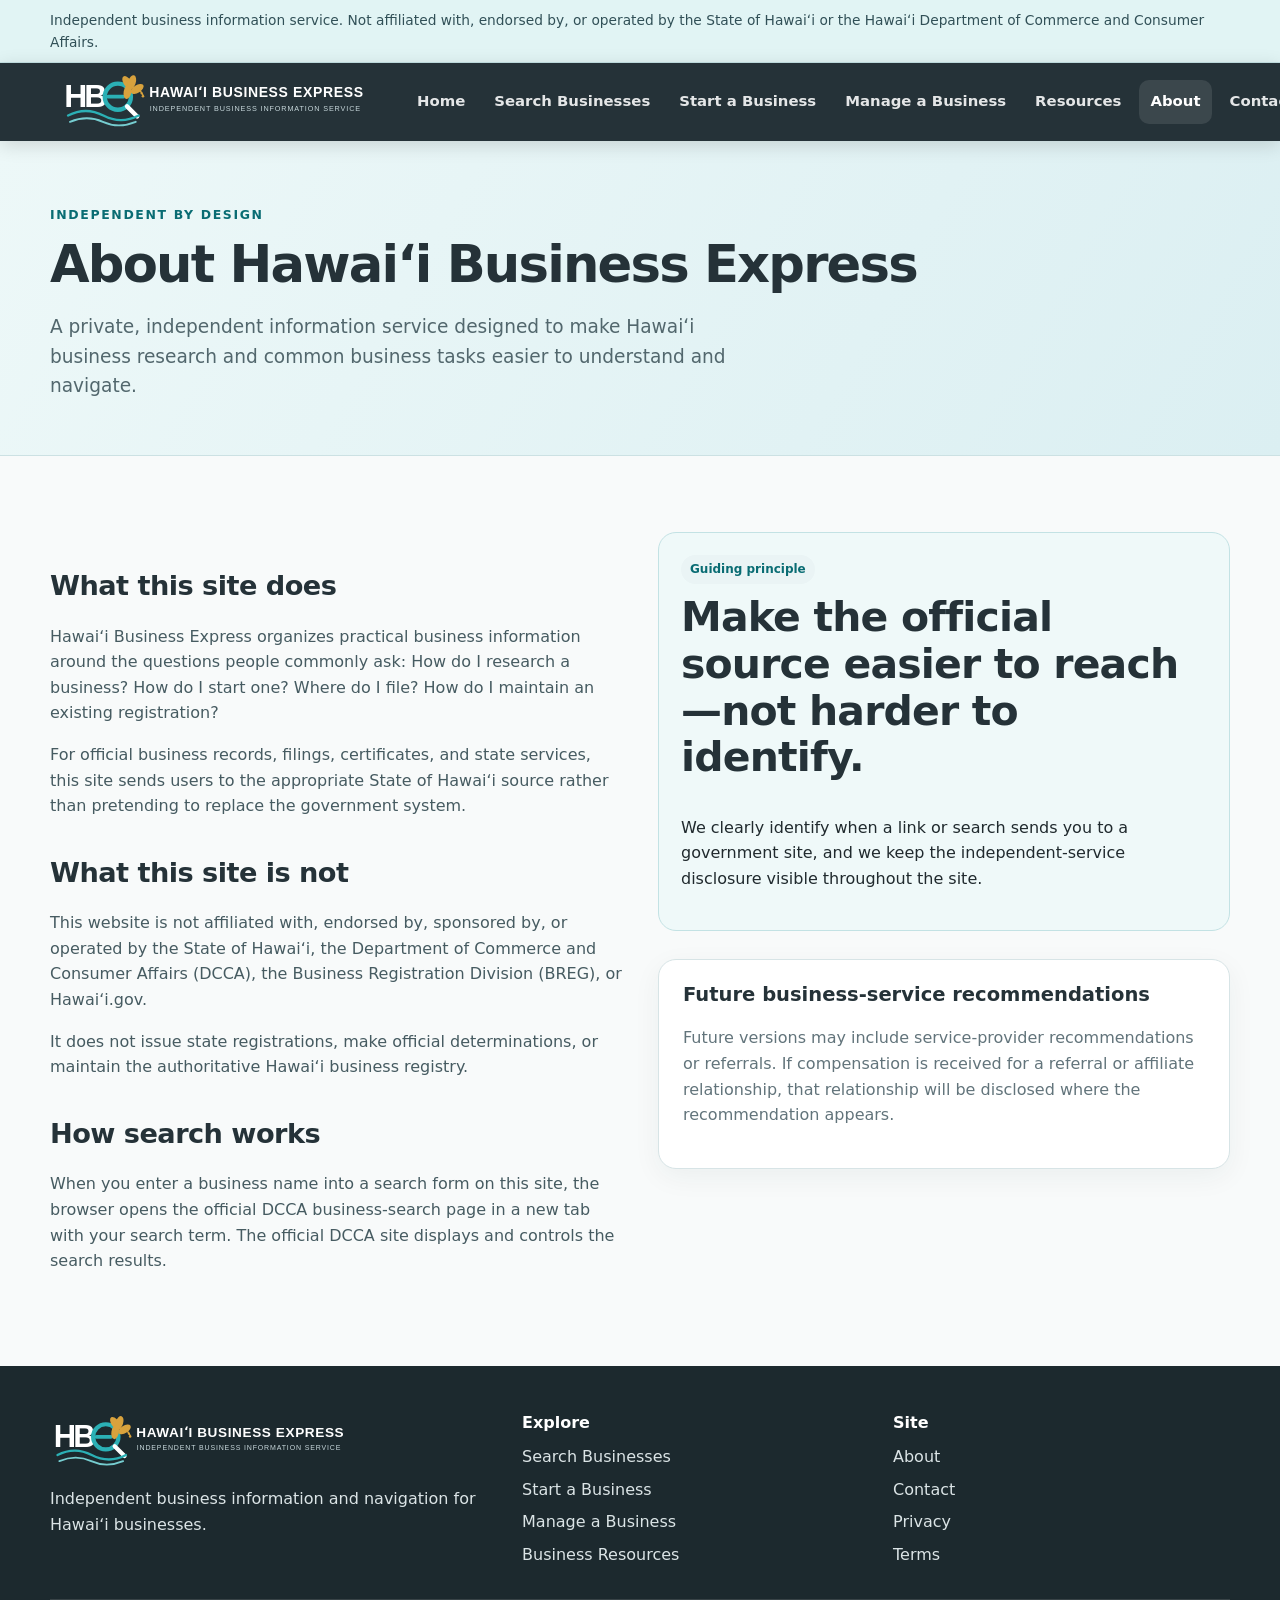
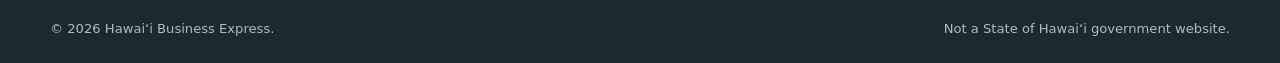
==== site/about.html @ b0dd04c8 "Add about page and independence disclosures" ====
<!doctype html>
<html lang="en">
<head>
  <meta charset="utf-8">
  <meta name="viewport" content="width=device-width, initial-scale=1">
  <title>About | Hawaiʻi Business Express</title>
  <meta name="description" content="Learn what Hawaiʻi Business Express is, how it uses official public resources, and how it differs from the State of Hawaiʻi DCCA.">
  <link rel="canonical" href="https://hawaiibusinessexpress.com/about.html">
  <link rel="icon" href="assets/favicon.svg" type="image/svg+xml">
  <link rel="stylesheet" href="assets/styles.css">
  <script async src="https://www.googletagmanager.com/gtag/js?id=G-MRNR6J06RW"></script>
  <script>window.dataLayer=window.dataLayer||[];function gtag(){dataLayer.push(arguments);}gtag('js',new Date());gtag('config','G-MRNR6J06RW');</script>
  <script defer src="assets/app.js"></script>
</head>
<body>
  <a class="skip-link" href="#main">Skip to content</a>
  <div class="disclosure-bar"><div class="container">Independent business information service. Not affiliated with, endorsed by, or operated by the State of Hawaiʻi or the Hawaiʻi Department of Commerce and Consumer Affairs.</div></div>
  <header class="site-header"><div class="container header-inner"><a class="brand" href="index.html" aria-label="Hawaiʻi Business Express home"><img src="assets/logo.svg" alt="Hawaiʻi Business Express"></a><button class="nav-toggle" type="button" aria-expanded="false" aria-controls="primary-nav" data-nav-toggle>Menu</button><nav class="site-nav" id="primary-nav" aria-label="Primary navigation" data-nav><a href="index.html">Home</a><a href="search.html">Search Businesses</a><a href="start.html">Start a Business</a><a href="manage.html">Manage a Business</a><a href="resources.html">Resources</a><a href="about.html" aria-current="page">About</a><a href="contact.html">Contact</a></nav></div></header>

  <main id="main">
    <section class="page-hero"><div class="container"><p class="eyebrow">Independent by design</p><h1>About Hawaiʻi Business Express</h1><p class="lead">A private, independent information service designed to make Hawaiʻi business research and common business tasks easier to understand and navigate.</p></div></section>
    <section class="section">
      <div class="container split">
        <div class="prose">
          <h2 class="mt-0">What this site does</h2>
          <p>Hawaiʻi Business Express organizes practical business information around the questions people commonly ask: How do I research a business? How do I start one? Where do I file? How do I maintain an existing registration?</p>
          <p>For official business records, filings, certificates, and state services, this site sends users to the appropriate State of Hawaiʻi source rather than pretending to replace the government system.</p>
          <h2>What this site is not</h2>
          <p>This website is not affiliated with, endorsed by, sponsored by, or operated by the State of Hawaiʻi, the Department of Commerce and Consumer Affairs (DCCA), the Business Registration Division (BREG), or Hawaiʻi.gov.</p>
          <p>It does not issue state registrations, make official determinations, or maintain the authoritative Hawaiʻi business registry.</p>
          <h2>How search works</h2>
          <p>When you enter a business name into a search form on this site, the browser opens the official DCCA business-search page in a new tab with your search term. The official DCCA site displays and controls the search results.</p>
        </div>
        <aside>
          <div class="official-box"><span class="badge">Guiding principle</span><h2>Make the official source easier to reach—not harder to identify.</h2><p>We clearly identify when a link or search sends you to a government site, and we keep the independent-service disclosure visible throughout the site.</p></div>
          <div class="card mt-3"><h3>Future business-service recommendations</h3><p>Future versions may include service-provider recommendations or referrals. If compensation is received for a referral or affiliate relationship, that relationship will be disclosed where the recommendation appears.</p></div>
        </aside>
      </div>
    </section>
  </main>

  <footer class="site-footer"><div class="container"><div class="footer-grid"><div class="footer-brand"><img src="assets/logo.svg" alt="Hawaiʻi Business Express"><p>Independent business information and navigation for Hawaiʻi businesses.</p></div><div><h3>Explore</h3><ul class="footer-links"><li><a href="search.html">Search Businesses</a></li><li><a href="start.html">Start a Business</a></li><li><a href="manage.html">Manage a Business</a></li><li><a href="resources.html">Business Resources</a></li></ul></div><div><h3>Site</h3><ul class="footer-links"><li><a href="about.html">About</a></li><li><a href="contact.html">Contact</a></li><li><a href="privacy.html">Privacy</a></li><li><a href="terms.html">Terms</a></li></ul></div></div><div class="footer-small"><span>© <span data-current-year></span> Hawaiʻi Business Express.</span><span>Not a State of Hawaiʻi government website.</span></div></div></footer>
</body>
</html>
---- site/assets/styles.css ----
:root {
  --navy: #253238;
  --navy-2: #1c292e;
  --teal: #147f86;
  --teal-deep: #096c73;
  --aqua: #e1f4f4;
  --ocean: #2c8fa3;
  --gold: #d8a23d;
  --text: #202a2e;
  --muted: #62747b;
  --border: #cad9dc;
  --offwhite: #f8fafa;
  --white: #ffffff;
  --shadow: 0 16px 40px rgba(20, 50, 56, 0.10);
  --radius: 18px;
  --max: 1180px;
}

* { box-sizing: border-box; }
html { scroll-behavior: smooth; }
body {
  margin: 0;
  font-family: Inter, ui-sans-serif, system-ui, -apple-system, BlinkMacSystemFont, "Segoe UI", sans-serif;
  color: var(--text);
  background: var(--offwhite);
  line-height: 1.6;
  -webkit-font-smoothing: antialiased;
}
img { max-width: 100%; display: block; }
a { color: var(--teal-deep); text-decoration-thickness: 1px; text-underline-offset: 3px; }
a:hover { color: var(--ocean); }
button, input, textarea { font: inherit; }

.container { width: min(calc(100% - 40px), var(--max)); margin-inline: auto; }
.skip-link { position: absolute; left: -9999px; top: 10px; z-index: 999; background: #fff; padding: 10px 14px; border-radius: 8px; }
.skip-link:focus { left: 10px; }

.disclosure-bar {
  background: var(--aqua);
  color: #315057;
  border-bottom: 1px solid #c5e2e4;
  font-size: .86rem;
}
.disclosure-bar .container { padding: 9px 0; }

.site-header { background: var(--navy); color: #fff; position: sticky; top: 0; z-index: 50; box-shadow: 0 4px 18px rgba(0,0,0,.14); }
.header-inner { min-height: 78px; display: flex; align-items: center; justify-content: space-between; gap: 26px; }
.brand { display: flex; align-items: center; text-decoration: none; color: #fff; flex-shrink: 0; }
.brand img { width: 330px; max-height: 58px; }
.site-nav { display: flex; align-items: center; gap: 7px; }
.site-nav a {
  color: rgba(255,255,255,.88);
  text-decoration: none;
  font-weight: 650;
  font-size: .93rem;
  padding: 10px 11px;
  border-radius: 10px;
  white-space: nowrap;
}
.site-nav a:hover, .site-nav a[aria-current="page"] { background: rgba(255,255,255,.10); color: #fff; }
.nav-toggle { display: none; border: 1px solid rgba(255,255,255,.35); color: #fff; background: transparent; border-radius: 10px; padding: 8px 11px; cursor: pointer; }

.hero {
  position: relative;
  overflow: hidden;
  background: linear-gradient(120deg, #f6fbfb 0%, #e4f5f4 52%, #d7eef2 100%);
  border-bottom: 1px solid #cce3e5;
}
.hero::before {
  content: "";
  position: absolute;
  width: 520px; height: 520px;
  right: -210px; top: -230px;
  border-radius: 50%;
  border: 60px solid rgba(44,143,163,.08);
}
.hero-grid { min-height: 565px; display: grid; grid-template-columns: 1.08fr .92fr; gap: 44px; align-items: center; padding: 64px 0; }
.eyebrow { color: var(--teal-deep); font-weight: 800; text-transform: uppercase; letter-spacing: .13em; font-size: .78rem; margin: 0 0 10px; }
h1, h2, h3 { line-height: 1.14; margin-top: 0; color: var(--navy); }
h1 { font-size: clamp(2.55rem, 5vw, 4.8rem); letter-spacing: -.035em; margin-bottom: 20px; }
h2 { font-size: clamp(1.8rem, 3.2vw, 2.65rem); letter-spacing: -.02em; }
h3 { font-size: 1.22rem; }
.lead { font-size: 1.16rem; color: #52676d; max-width: 690px; }
.hero-art { align-self: end; }
.hero-art img { width: 100%; filter: drop-shadow(0 20px 34px rgba(11,91,98,.14)); }

.search-panel { margin-top: 30px; background: rgba(255,255,255,.94); border: 1px solid rgba(9,108,115,.18); box-shadow: var(--shadow); border-radius: var(--radius); padding: 18px; max-width: 760px; }
.search-label { display: block; font-size: .83rem; font-weight: 800; margin-bottom: 7px; color: #38545a; text-transform: uppercase; letter-spacing: .06em; }
.search-row { display: grid; grid-template-columns: 1fr auto; gap: 10px; }
.search-input { width: 100%; border: 1px solid var(--border); border-radius: 11px; padding: 14px 16px; outline: none; background: #fff; color: var(--text); }
.search-input:focus { border-color: var(--teal); box-shadow: 0 0 0 3px rgba(20,127,134,.12); }
.btn {
  display: inline-flex; align-items: center; justify-content: center; gap: 8px;
  border: 0; border-radius: 11px; padding: 13px 18px; font-weight: 800; cursor: pointer;
  text-decoration: none; transition: .18s ease; min-height: 48px;
}
.btn-primary { background: var(--teal-deep); color: #fff; }
.btn-primary:hover { background: #075c62; color: #fff; transform: translateY(-1px); }
.btn-secondary { background: var(--aqua); color: var(--teal-deep); border: 1px solid #b8dcdf; }
.btn-secondary:hover { background: #d3eeee; color: var(--teal-deep); }
.search-note { color: var(--muted); font-size: .88rem; margin: 10px 2px 0; }

.section { padding: 76px 0; }
.section-tight { padding: 52px 0; }
.section-white { background: #fff; }
.section-aqua { background: var(--aqua); }
.section-heading { max-width: 760px; margin-bottom: 34px; }
.section-heading p { color: var(--muted); font-size: 1.05rem; }

.card-grid { display: grid; grid-template-columns: repeat(4, minmax(0,1fr)); gap: 18px; }
.card-grid.three { grid-template-columns: repeat(3, minmax(0,1fr)); }
.card-grid.two { grid-template-columns: repeat(2, minmax(0,1fr)); }
.card {
  background: #fff; border: 1px solid #d7e4e6; border-radius: var(--radius); padding: 24px;
  box-shadow: 0 8px 28px rgba(20,50,56,.055);
}
.card p { color: var(--muted); }
.card .icon {
  width: 46px; height: 46px; border-radius: 12px; display: grid; place-items: center;
  background: var(--aqua); color: var(--teal-deep); font-weight: 900; margin-bottom: 18px; font-size: 1.2rem;
}
.card-link { display: inline-flex; gap: 5px; font-weight: 800; text-decoration: none; }

.split { display: grid; grid-template-columns: 1fr 1fr; gap: 36px; align-items: start; }
.check-list { list-style: none; padding: 0; margin: 22px 0 0; }
.check-list li { position: relative; padding: 7px 0 7px 30px; }
.check-list li::before { content: "✓"; position: absolute; left: 0; top: 6px; color: var(--teal); font-weight: 900; }
.number-list { counter-reset: steps; list-style: none; padding: 0; margin: 28px 0; display: grid; gap: 16px; }
.number-list li { counter-increment: steps; background: #fff; border: 1px solid #d6e3e5; border-radius: 14px; padding: 18px 20px 18px 66px; position: relative; }
.number-list li::before { content: counter(steps); position: absolute; left: 18px; top: 18px; width: 32px; height: 32px; border-radius: 50%; display: grid; place-items: center; background: var(--teal-deep); color: #fff; font-weight: 900; }
.number-list strong { display: block; color: var(--navy); margin-bottom: 4px; }

.page-hero { background: linear-gradient(120deg, #edf8f8, #dbeff2); border-bottom: 1px solid #cce1e3; padding: 64px 0 54px; }
.page-hero h1 { font-size: clamp(2.3rem, 4vw, 3.75rem); margin-bottom: 14px; }
.page-hero .lead { margin-bottom: 0; }

.callout { border-left: 4px solid var(--gold); background: #fffaf0; border-radius: 0 14px 14px 0; padding: 18px 20px; color: #665737; }
.official-box { background: #eff9f9; border: 1px solid #c3e2e4; border-radius: var(--radius); padding: 22px; }
.badge { display: inline-block; padding: 5px 9px; border-radius: 999px; font-size: .75rem; font-weight: 800; background: #eaf4f5; color: var(--teal-deep); margin-bottom: 10px; }
.external::after { content: " ↗"; }

.resource-list { display: grid; gap: 13px; }
.resource-item { display: flex; justify-content: space-between; gap: 18px; align-items: center; background: #fff; border: 1px solid #d7e4e6; border-radius: 14px; padding: 18px 20px; text-decoration: none; color: var(--text); }
.resource-item:hover { border-color: #9fcdd1; box-shadow: 0 8px 20px rgba(20,50,56,.06); color: var(--text); }
.resource-item strong { color: var(--navy); display: block; }
.resource-item span { color: var(--muted); font-size: .9rem; }

.contact-card { max-width: 720px; margin: 0 auto; text-align: center; background: #fff; border: 1px solid #d5e4e6; border-radius: 22px; padding: 42px; box-shadow: var(--shadow); }
.contact-email { font-size: clamp(1.25rem,3vw,1.8rem); font-weight: 800; word-break: break-word; }

.site-footer { background: var(--navy-2); color: #dbe4e6; padding: 48px 0 24px; }
.footer-grid { display: grid; grid-template-columns: 1.3fr 1fr 1fr; gap: 34px; }
.site-footer h3 { color: #fff; font-size: 1rem; margin-bottom: 12px; }
.site-footer a { color: #dbe4e6; text-decoration: none; }
.site-footer a:hover { color: #fff; text-decoration: underline; }
.footer-links { list-style: none; padding: 0; margin: 0; display: grid; gap: 7px; }
.footer-brand img { width: 300px; margin-bottom: 12px; }
.footer-small { border-top: 1px solid rgba(255,255,255,.12); margin-top: 32px; padding-top: 18px; font-size: .82rem; color: #aebdc1; display: flex; justify-content: space-between; gap: 20px; flex-wrap: wrap; }

.prose { max-width: 850px; }
.prose h2 { margin-top: 38px; font-size: 1.7rem; }
.prose h3 { margin-top: 26px; }
.prose p, .prose li { color: #465b61; }
.prose ul { padding-left: 22px; }
.muted { color: var(--muted); }
.center { text-align: center; }
.mt-0 { margin-top: 0; }
.mt-2 { margin-top: 18px; }
.mt-3 { margin-top: 28px; }
.mb-0 { margin-bottom: 0; }

@media (max-width: 980px) {
  .brand img { width: 270px; }
  .nav-toggle { display: inline-flex; }
  .site-nav { display: none; position: absolute; left: 20px; right: 20px; top: 72px; background: var(--navy); border: 1px solid rgba(255,255,255,.14); border-radius: 14px; padding: 10px; flex-direction: column; align-items: stretch; box-shadow: 0 14px 28px rgba(0,0,0,.2); }
  .site-nav.is-open { display: flex; }
  .site-nav a { width: 100%; }
  .hero-grid { grid-template-columns: 1fr; min-height: auto; padding: 58px 0 34px; }
  .hero-art { max-width: 620px; justify-self: center; margin-top: -25px; }
  .card-grid { grid-template-columns: repeat(2,minmax(0,1fr)); }
  .card-grid.three { grid-template-columns: repeat(2,minmax(0,1fr)); }
}

@media (max-width: 700px) {
  .container { width: min(calc(100% - 28px), var(--max)); }
  .brand img { width: 230px; }
  .header-inner { min-height: 70px; }
  h1 { font-size: 2.65rem; }
  .hero-grid { padding-top: 46px; }
  .search-row { grid-template-columns: 1fr; }
  .btn { width: 100%; }
  .card-grid, .card-grid.three, .card-grid.two, .split, .footer-grid { grid-template-columns: 1fr; }
  .section { padding: 58px 0; }
  .page-hero { padding: 48px 0 42px; }
  .contact-card { padding: 28px 20px; }
  .resource-item { align-items: flex-start; flex-direction: column; }
  .disclosure-bar { font-size: .78rem; }
}
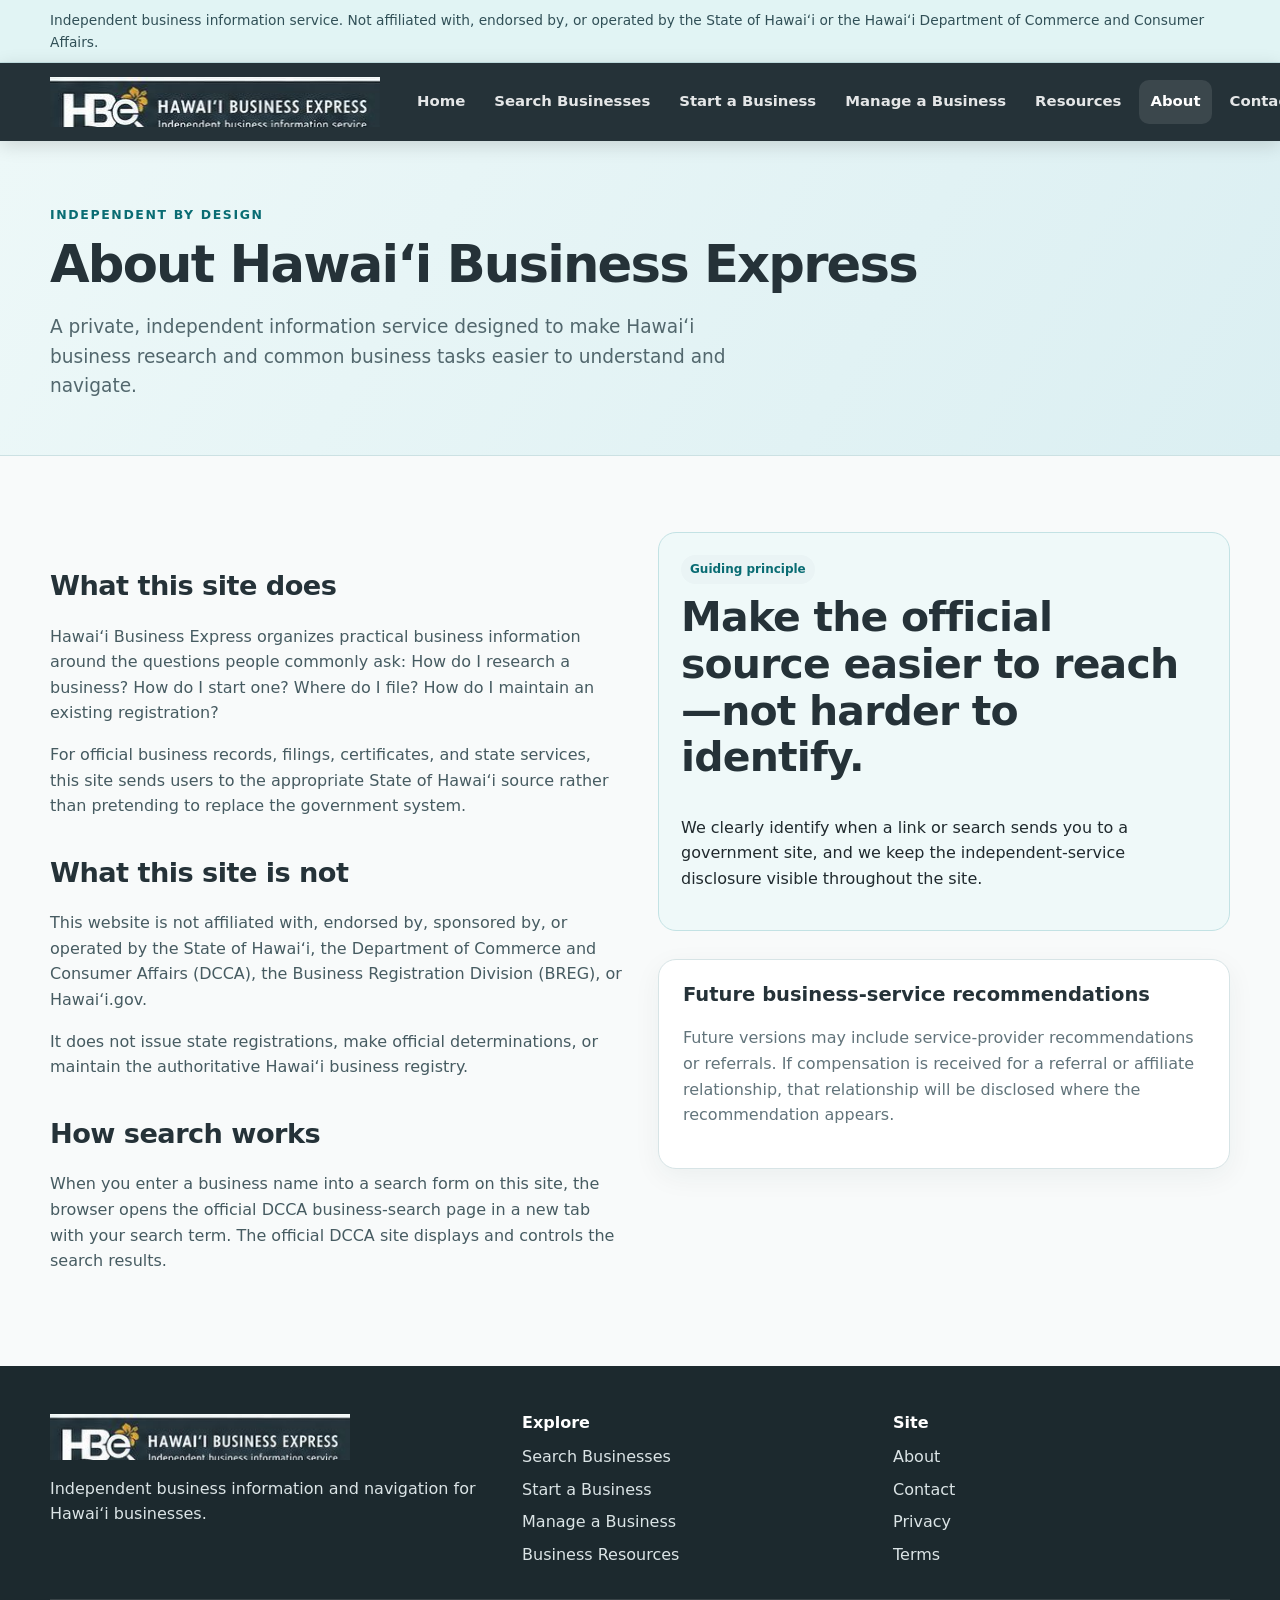
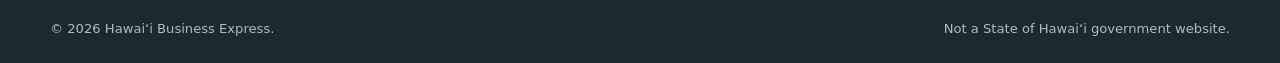
==== commit 479d62f4: "Point about page to corrected logo image" ====
--- a/site/about.html
+++ b/site/about.html
@@ -15,7 +15,7 @@
 <body>
   <a class="skip-link" href="#main">Skip to content</a>
   <div class="disclosure-bar"><div class="container">Independent business information service. Not affiliated with, endorsed by, or operated by the State of Hawaiʻi or the Hawaiʻi Department of Commerce and Consumer Affairs.</div></div>
-  <header class="site-header"><div class="container header-inner"><a class="brand" href="index.html" aria-label="Hawaiʻi Business Express home"><img src="assets/logo.svg" alt="Hawaiʻi Business Express"></a><button class="nav-toggle" type="button" aria-expanded="false" aria-controls="primary-nav" data-nav-toggle>Menu</button><nav class="site-nav" id="primary-nav" aria-label="Primary navigation" data-nav><a href="index.html">Home</a><a href="search.html">Search Businesses</a><a href="start.html">Start a Business</a><a href="manage.html">Manage a Business</a><a href="resources.html">Resources</a><a href="about.html" aria-current="page">About</a><a href="contact.html">Contact</a></nav></div></header>
+  <header class="site-header"><div class="container header-inner"><a class="brand" href="index.html" aria-label="Hawaiʻi Business Express home"><img src="assets/logo-correct.jpg?v=20260913-2" alt="Hawaiʻi Business Express"></a><button class="nav-toggle" type="button" aria-expanded="false" aria-controls="primary-nav" data-nav-toggle>Menu</button><nav class="site-nav" id="primary-nav" aria-label="Primary navigation" data-nav><a href="index.html">Home</a><a href="search.html">Search Businesses</a><a href="start.html">Start a Business</a><a href="manage.html">Manage a Business</a><a href="resources.html">Resources</a><a href="about.html" aria-current="page">About</a><a href="contact.html">Contact</a></nav></div></header>
 
   <main id="main">
     <section class="page-hero"><div class="container"><p class="eyebrow">Independent by design</p><h1>About Hawaiʻi Business Express</h1><p class="lead">A private, independent information service designed to make Hawaiʻi business research and common business tasks easier to understand and navigate.</p></div></section>
@@ -39,6 +39,6 @@
     </section>
   </main>
 
-  <footer class="site-footer"><div class="container"><div class="footer-grid"><div class="footer-brand"><img src="assets/logo.svg" alt="Hawaiʻi Business Express"><p>Independent business information and navigation for Hawaiʻi businesses.</p></div><div><h3>Explore</h3><ul class="footer-links"><li><a href="search.html">Search Businesses</a></li><li><a href="start.html">Start a Business</a></li><li><a href="manage.html">Manage a Business</a></li><li><a href="resources.html">Business Resources</a></li></ul></div><div><h3>Site</h3><ul class="footer-links"><li><a href="about.html">About</a></li><li><a href="contact.html">Contact</a></li><li><a href="privacy.html">Privacy</a></li><li><a href="terms.html">Terms</a></li></ul></div></div><div class="footer-small"><span>© <span data-current-year></span> Hawaiʻi Business Express.</span><span>Not a State of Hawaiʻi government website.</span></div></div></footer>
+  <footer class="site-footer"><div class="container"><div class="footer-grid"><div class="footer-brand"><img src="assets/logo-correct.jpg?v=20260913-2" alt="Hawaiʻi Business Express"><p>Independent business information and navigation for Hawaiʻi businesses.</p></div><div><h3>Explore</h3><ul class="footer-links"><li><a href="search.html">Search Businesses</a></li><li><a href="start.html">Start a Business</a></li><li><a href="manage.html">Manage a Business</a></li><li><a href="resources.html">Business Resources</a></li></ul></div><div><h3>Site</h3><ul class="footer-links"><li><a href="about.html">About</a></li><li><a href="contact.html">Contact</a></li><li><a href="privacy.html">Privacy</a></li><li><a href="terms.html">Terms</a></li></ul></div></div><div class="footer-small"><span>© <span data-current-year></span> Hawaiʻi Business Express.</span><span>Not a State of Hawaiʻi government website.</span></div></div></footer>
 </body>
 </html>
--- a/site/assets/styles.css
+++ b/site/assets/styles.css
@@ -169,6 +169,9 @@
 .mt-3 { margin-top: 28px; }
 .mb-0 { margin-bottom: 0; }
 
+/* Force the approved proposal lockup across every page. Using a new filename prevents stale browser/CDN caches. */
+.brand img, .footer-brand img { content: url('logo-proposal.svg'); object-fit: contain; }
+
 @media (max-width: 980px) {
   .brand img { width: 270px; }
   .nav-toggle { display: inline-flex; }
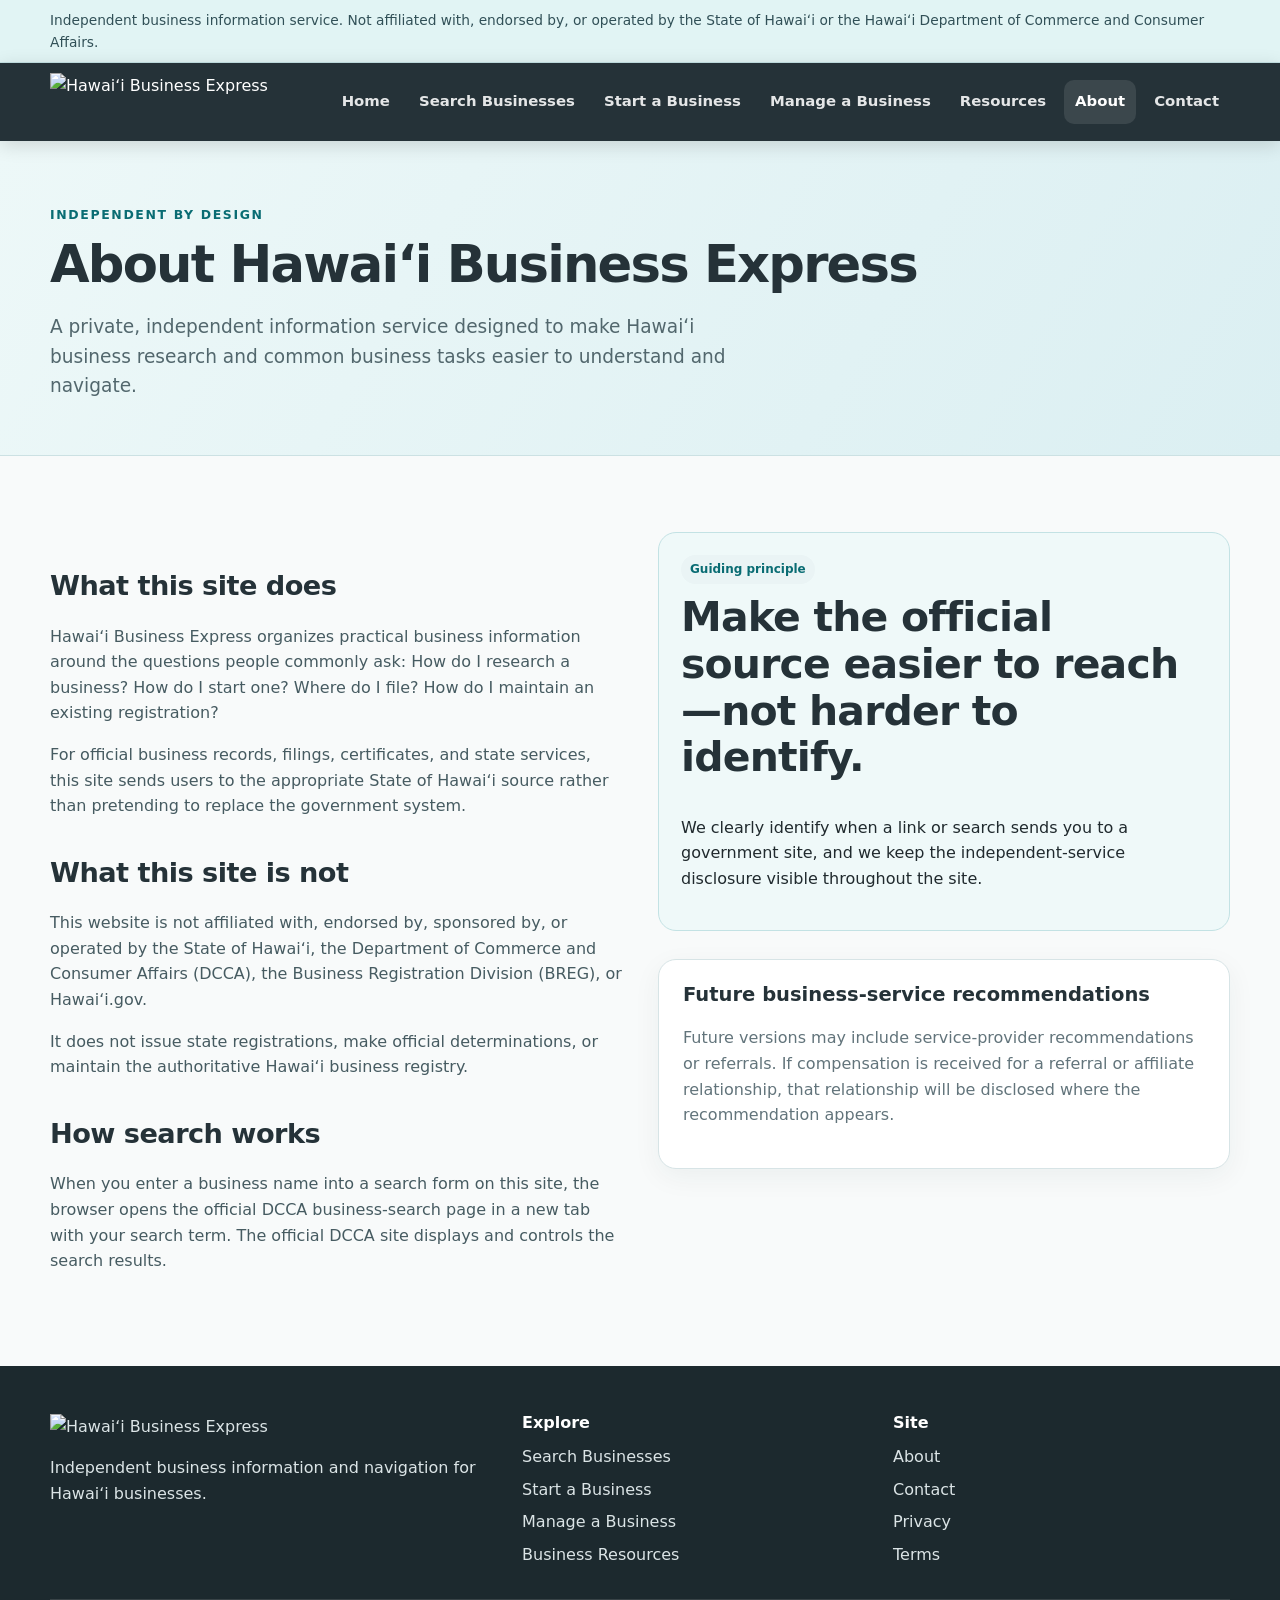
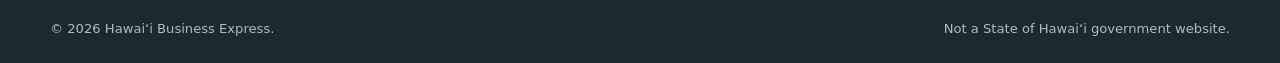
==== commit fff30f62: "Use uncached proportional header logo on about page" ====
--- a/site/about.html
+++ b/site/about.html
@@ -7,15 +7,15 @@
   <meta name="description" content="Learn what Hawaiʻi Business Express is, how it uses official public resources, and how it differs from the State of Hawaiʻi DCCA.">
   <link rel="canonical" href="https://hawaiibusinessexpress.com/about.html">
   <link rel="icon" href="assets/favicon.svg" type="image/svg+xml">
-  <link rel="stylesheet" href="assets/styles.css">
+  <link rel="stylesheet" href="assets/styles.css?v=20260913-5">
   <script async src="https://www.googletagmanager.com/gtag/js?id=G-MRNR6J06RW"></script>
   <script>window.dataLayer=window.dataLayer||[];function gtag(){dataLayer.push(arguments);}gtag('js',new Date());gtag('config','G-MRNR6J06RW');</script>
-  <script defer src="assets/app.js"></script>
+  <script defer src="assets/app.js?v=20260913-5"></script>
 </head>
 <body>
   <a class="skip-link" href="#main">Skip to content</a>
   <div class="disclosure-bar"><div class="container">Independent business information service. Not affiliated with, endorsed by, or operated by the State of Hawaiʻi or the Hawaiʻi Department of Commerce and Consumer Affairs.</div></div>
-  <header class="site-header"><div class="container header-inner"><a class="brand" href="index.html" aria-label="Hawaiʻi Business Express home"><img src="assets/logo-correct.jpg?v=20260913-2" alt="Hawaiʻi Business Express"></a><button class="nav-toggle" type="button" aria-expanded="false" aria-controls="primary-nav" data-nav-toggle>Menu</button><nav class="site-nav" id="primary-nav" aria-label="Primary navigation" data-nav><a href="index.html">Home</a><a href="search.html">Search Businesses</a><a href="start.html">Start a Business</a><a href="manage.html">Manage a Business</a><a href="resources.html">Resources</a><a href="about.html" aria-current="page">About</a><a href="contact.html">Contact</a></nav></div></header>
+  <header class="site-header"><div class="container header-inner"><a class="brand" href="index.html" aria-label="Hawaiʻi Business Express home"><img src="assets/logo-transparent-cropped.png?v=20260913-2" alt="Hawaiʻi Business Express" style="content:normal !important;height:58px;width:auto;max-width:none;max-height:none;object-fit:contain;"></a><button class="nav-toggle" type="button" aria-expanded="false" aria-controls="primary-nav" data-nav-toggle>Menu</button><nav class="site-nav" id="primary-nav" aria-label="Primary navigation" data-nav><a href="index.html">Home</a><a href="search.html">Search Businesses</a><a href="start.html">Start a Business</a><a href="manage.html">Manage a Business</a><a href="resources.html">Resources</a><a href="about.html" aria-current="page">About</a><a href="contact.html">Contact</a></nav></div></header>
 
   <main id="main">
     <section class="page-hero"><div class="container"><p class="eyebrow">Independent by design</p><h1>About Hawaiʻi Business Express</h1><p class="lead">A private, independent information service designed to make Hawaiʻi business research and common business tasks easier to understand and navigate.</p></div></section>
@@ -39,6 +39,6 @@
     </section>
   </main>
 
-  <footer class="site-footer"><div class="container"><div class="footer-grid"><div class="footer-brand"><img src="assets/logo-correct.jpg?v=20260913-2" alt="Hawaiʻi Business Express"><p>Independent business information and navigation for Hawaiʻi businesses.</p></div><div><h3>Explore</h3><ul class="footer-links"><li><a href="search.html">Search Businesses</a></li><li><a href="start.html">Start a Business</a></li><li><a href="manage.html">Manage a Business</a></li><li><a href="resources.html">Business Resources</a></li></ul></div><div><h3>Site</h3><ul class="footer-links"><li><a href="about.html">About</a></li><li><a href="contact.html">Contact</a></li><li><a href="privacy.html">Privacy</a></li><li><a href="terms.html">Terms</a></li></ul></div></div><div class="footer-small"><span>© <span data-current-year></span> Hawaiʻi Business Express.</span><span>Not a State of Hawaiʻi government website.</span></div></div></footer>
+  <footer class="site-footer"><div class="container"><div class="footer-grid"><div class="footer-brand"><img src="assets/logo-transparent.png?v=20260913-1" alt="Hawaiʻi Business Express"><p>Independent business information and navigation for Hawaiʻi businesses.</p></div><div><h3>Explore</h3><ul class="footer-links"><li><a href="search.html">Search Businesses</a></li><li><a href="start.html">Start a Business</a></li><li><a href="manage.html">Manage a Business</a></li><li><a href="resources.html">Business Resources</a></li></ul></div><div><h3>Site</h3><ul class="footer-links"><li><a href="about.html">About</a></li><li><a href="contact.html">Contact</a></li><li><a href="privacy.html">Privacy</a></li><li><a href="terms.html">Terms</a></li></ul></div></div><div class="footer-small"><span>© <span data-current-year></span> Hawaiʻi Business Express.</span><span>Not a State of Hawaiʻi government website.</span></div></div></footer>
 </body>
 </html>
--- a/site/assets/styles.css
+++ b/site/assets/styles.css
@@ -46,7 +46,14 @@
 .site-header { background: var(--navy); color: #fff; position: sticky; top: 0; z-index: 50; box-shadow: 0 4px 18px rgba(0,0,0,.14); }
 .header-inner { min-height: 78px; display: flex; align-items: center; justify-content: space-between; gap: 26px; }
 .brand { display: flex; align-items: center; text-decoration: none; color: #fff; flex-shrink: 0; }
-.brand img { width: 330px; max-height: 58px; }
+.brand img {
+  display: block;
+  height: 58px;
+  width: auto;
+  max-width: none;
+  max-height: none;
+  object-fit: contain;
+}
 .site-nav { display: flex; align-items: center; gap: 7px; }
 .site-nav a {
   color: rgba(255,255,255,.88);
@@ -154,7 +161,7 @@
 .site-footer a { color: #dbe4e6; text-decoration: none; }
 .site-footer a:hover { color: #fff; text-decoration: underline; }
 .footer-links { list-style: none; padding: 0; margin: 0; display: grid; gap: 7px; }
-.footer-brand img { width: 300px; margin-bottom: 12px; }
+.footer-brand img { width: 300px; height: auto; margin-bottom: 12px; object-fit: contain; }
 .footer-small { border-top: 1px solid rgba(255,255,255,.12); margin-top: 32px; padding-top: 18px; font-size: .82rem; color: #aebdc1; display: flex; justify-content: space-between; gap: 20px; flex-wrap: wrap; }
 
 .prose { max-width: 850px; }
@@ -169,11 +176,8 @@
 .mt-3 { margin-top: 28px; }
 .mb-0 { margin-bottom: 0; }
 
-/* Force the approved proposal lockup across every page. Using a new filename prevents stale browser/CDN caches. */
-.brand img, .footer-brand img { content: url('logo-proposal.svg'); object-fit: contain; }
-
 @media (max-width: 980px) {
-  .brand img { width: 270px; }
+  .brand img { height: 52px; width: auto; max-width: none; }
   .nav-toggle { display: inline-flex; }
   .site-nav { display: none; position: absolute; left: 20px; right: 20px; top: 72px; background: var(--navy); border: 1px solid rgba(255,255,255,.14); border-radius: 14px; padding: 10px; flex-direction: column; align-items: stretch; box-shadow: 0 14px 28px rgba(0,0,0,.2); }
   .site-nav.is-open { display: flex; }
@@ -186,7 +190,7 @@
 
 @media (max-width: 700px) {
   .container { width: min(calc(100% - 28px), var(--max)); }
-  .brand img { width: 230px; }
+  .brand img { height: 46px; width: auto; max-width: none; }
   .header-inner { min-height: 70px; }
   h1 { font-size: 2.65rem; }
   .hero-grid { padding-top: 46px; }
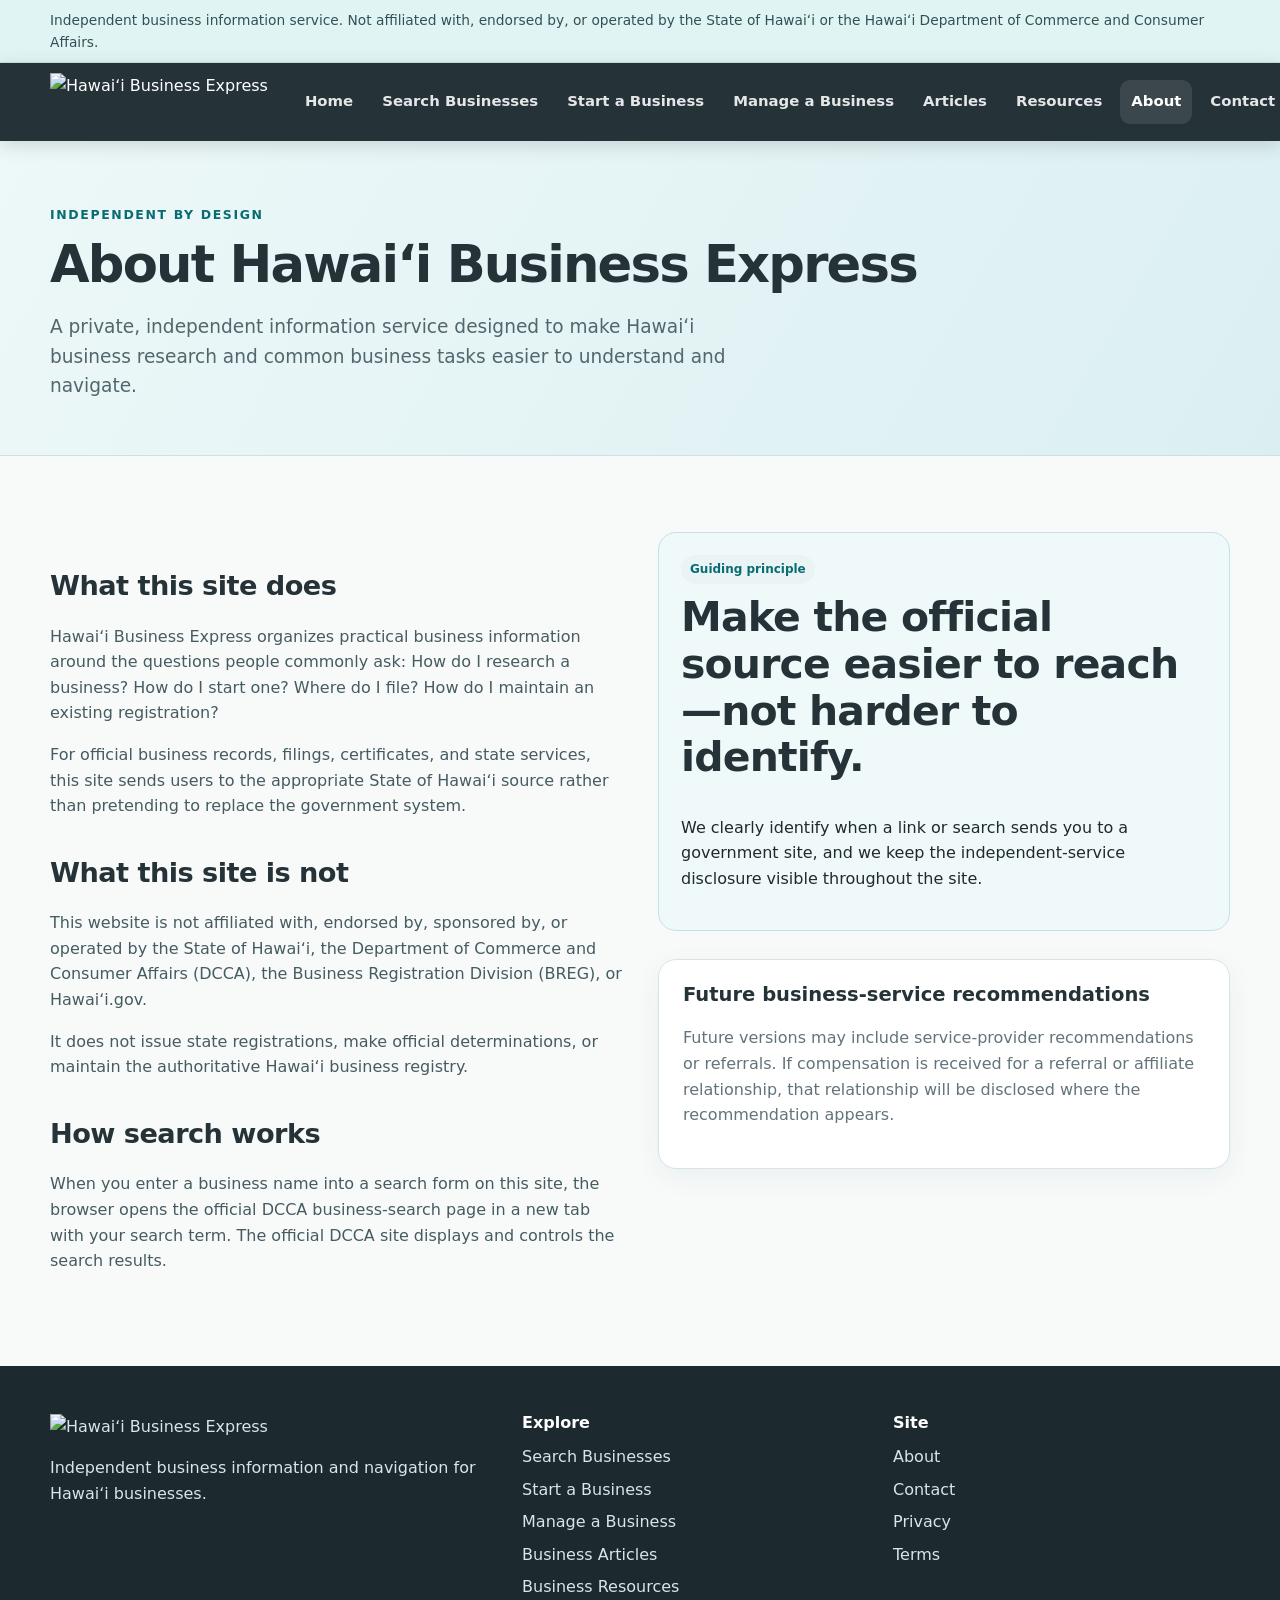
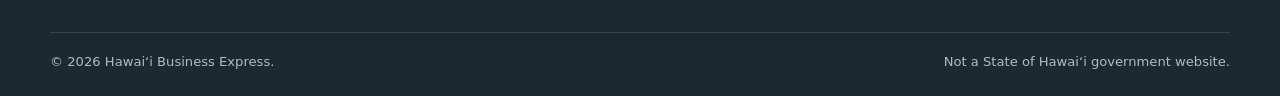
==== commit fa316bc4: "Add Articles link to about navigation" ====
--- a/site/about.html
+++ b/site/about.html
@@ -15,7 +15,7 @@
 <body>
   <a class="skip-link" href="#main">Skip to content</a>
   <div class="disclosure-bar"><div class="container">Independent business information service. Not affiliated with, endorsed by, or operated by the State of Hawaiʻi or the Hawaiʻi Department of Commerce and Consumer Affairs.</div></div>
-  <header class="site-header"><div class="container header-inner"><a class="brand" href="index.html" aria-label="Hawaiʻi Business Express home"><img src="assets/logo-transparent-cropped.png?v=20260913-2" alt="Hawaiʻi Business Express" style="content:normal !important;height:58px;width:auto;max-width:none;max-height:none;object-fit:contain;"></a><button class="nav-toggle" type="button" aria-expanded="false" aria-controls="primary-nav" data-nav-toggle>Menu</button><nav class="site-nav" id="primary-nav" aria-label="Primary navigation" data-nav><a href="index.html">Home</a><a href="search.html">Search Businesses</a><a href="start.html">Start a Business</a><a href="manage.html">Manage a Business</a><a href="resources.html">Resources</a><a href="about.html" aria-current="page">About</a><a href="contact.html">Contact</a></nav></div></header>
+  <header class="site-header"><div class="container header-inner"><a class="brand" href="index.html" aria-label="Hawaiʻi Business Express home"><img src="assets/logo-transparent-cropped.png?v=20260913-2" alt="Hawaiʻi Business Express" style="content:normal !important;height:58px;width:auto;max-width:none;max-height:none;object-fit:contain;"></a><button class="nav-toggle" type="button" aria-expanded="false" aria-controls="primary-nav" data-nav-toggle>Menu</button><nav class="site-nav" id="primary-nav" aria-label="Primary navigation" data-nav><a href="index.html">Home</a><a href="search.html">Search Businesses</a><a href="start.html">Start a Business</a><a href="manage.html">Manage a Business</a><a href="articles/">Articles</a><a href="resources.html">Resources</a><a href="about.html" aria-current="page">About</a><a href="contact.html">Contact</a></nav></div></header>
 
   <main id="main">
     <section class="page-hero"><div class="container"><p class="eyebrow">Independent by design</p><h1>About Hawaiʻi Business Express</h1><p class="lead">A private, independent information service designed to make Hawaiʻi business research and common business tasks easier to understand and navigate.</p></div></section>
@@ -39,6 +39,6 @@
     </section>
   </main>
 
-  <footer class="site-footer"><div class="container"><div class="footer-grid"><div class="footer-brand"><img src="assets/logo-transparent.png?v=20260913-1" alt="Hawaiʻi Business Express"><p>Independent business information and navigation for Hawaiʻi businesses.</p></div><div><h3>Explore</h3><ul class="footer-links"><li><a href="search.html">Search Businesses</a></li><li><a href="start.html">Start a Business</a></li><li><a href="manage.html">Manage a Business</a></li><li><a href="resources.html">Business Resources</a></li></ul></div><div><h3>Site</h3><ul class="footer-links"><li><a href="about.html">About</a></li><li><a href="contact.html">Contact</a></li><li><a href="privacy.html">Privacy</a></li><li><a href="terms.html">Terms</a></li></ul></div></div><div class="footer-small"><span>© <span data-current-year></span> Hawaiʻi Business Express.</span><span>Not a State of Hawaiʻi government website.</span></div></div></footer>
+  <footer class="site-footer"><div class="container"><div class="footer-grid"><div class="footer-brand"><img src="assets/logo-transparent.png?v=20260913-1" alt="Hawaiʻi Business Express"><p>Independent business information and navigation for Hawaiʻi businesses.</p></div><div><h3>Explore</h3><ul class="footer-links"><li><a href="search.html">Search Businesses</a></li><li><a href="start.html">Start a Business</a></li><li><a href="manage.html">Manage a Business</a></li><li><a href="articles/">Business Articles</a></li><li><a href="resources.html">Business Resources</a></li></ul></div><div><h3>Site</h3><ul class="footer-links"><li><a href="about.html">About</a></li><li><a href="contact.html">Contact</a></li><li><a href="privacy.html">Privacy</a></li><li><a href="terms.html">Terms</a></li></ul></div></div><div class="footer-small"><span>© <span data-current-year></span> Hawaiʻi Business Express.</span><span>Not a State of Hawaiʻi government website.</span></div></div></footer>
 </body>
 </html>
